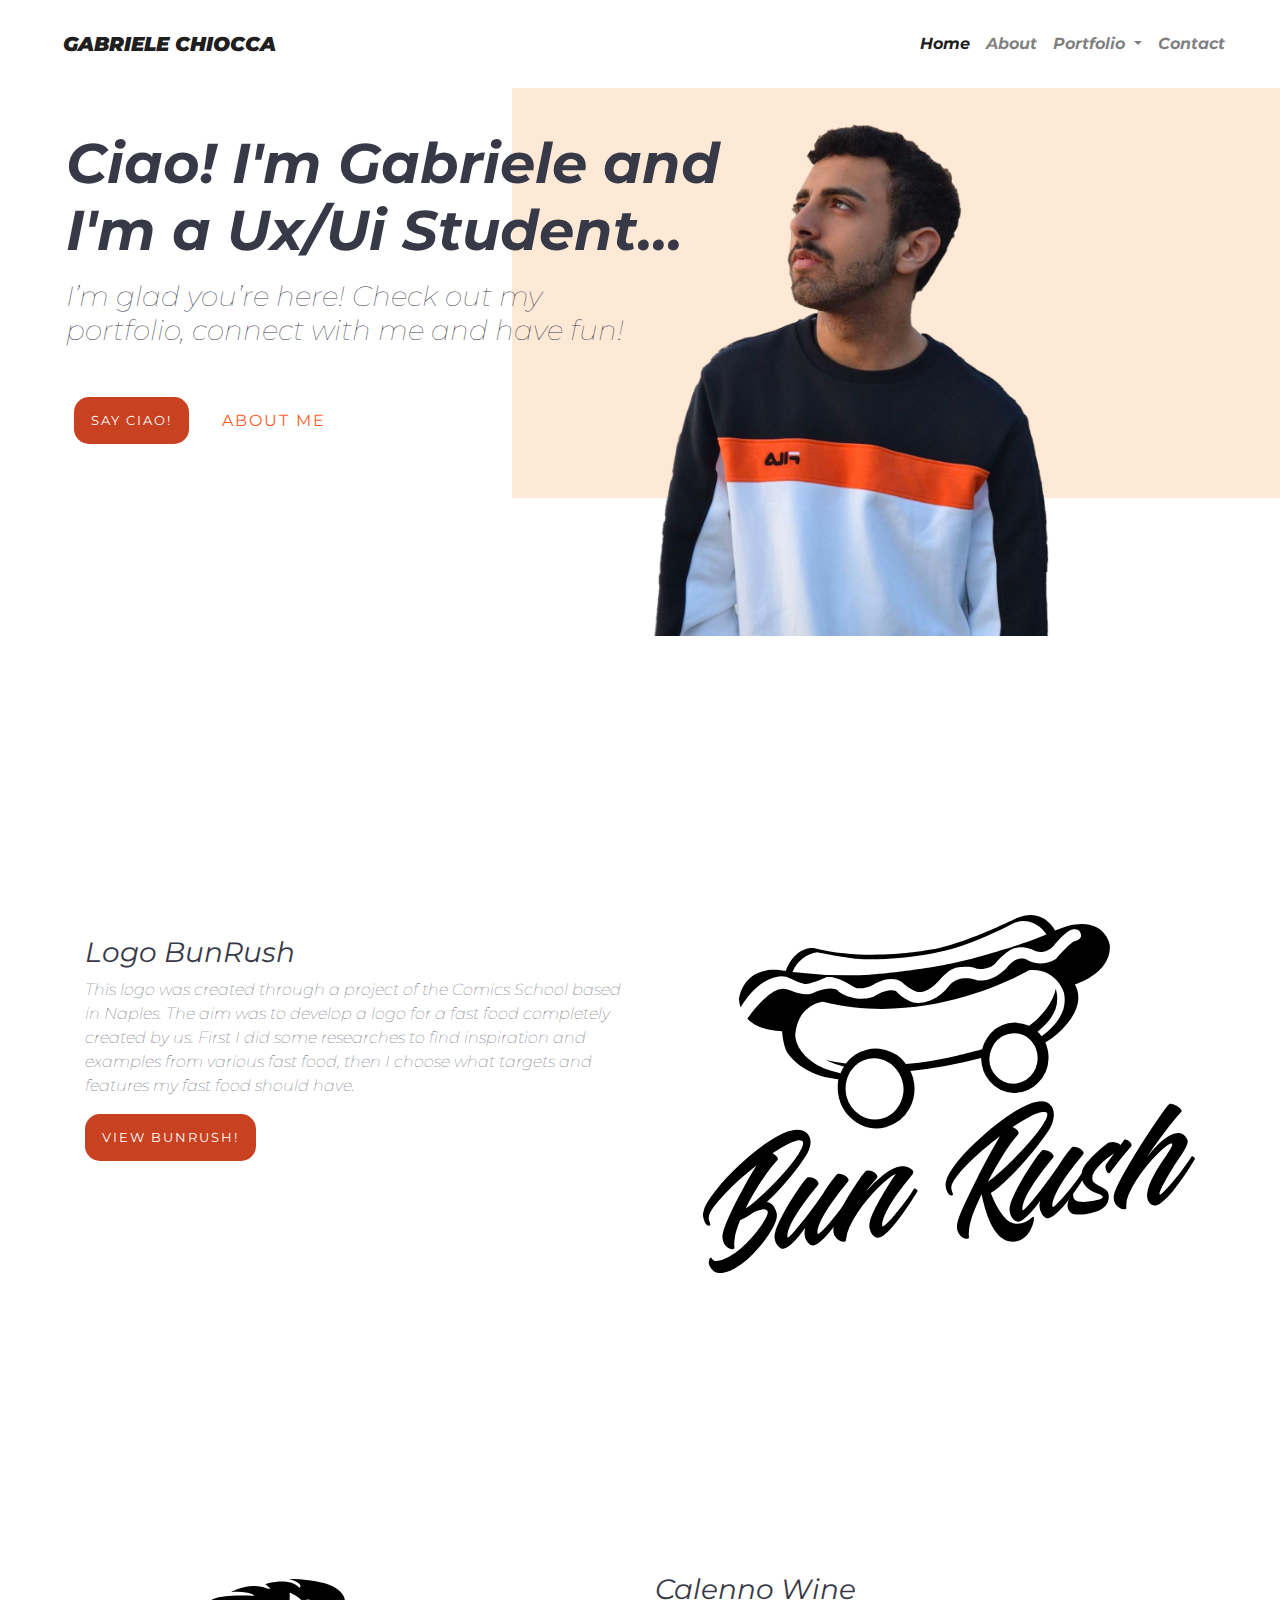
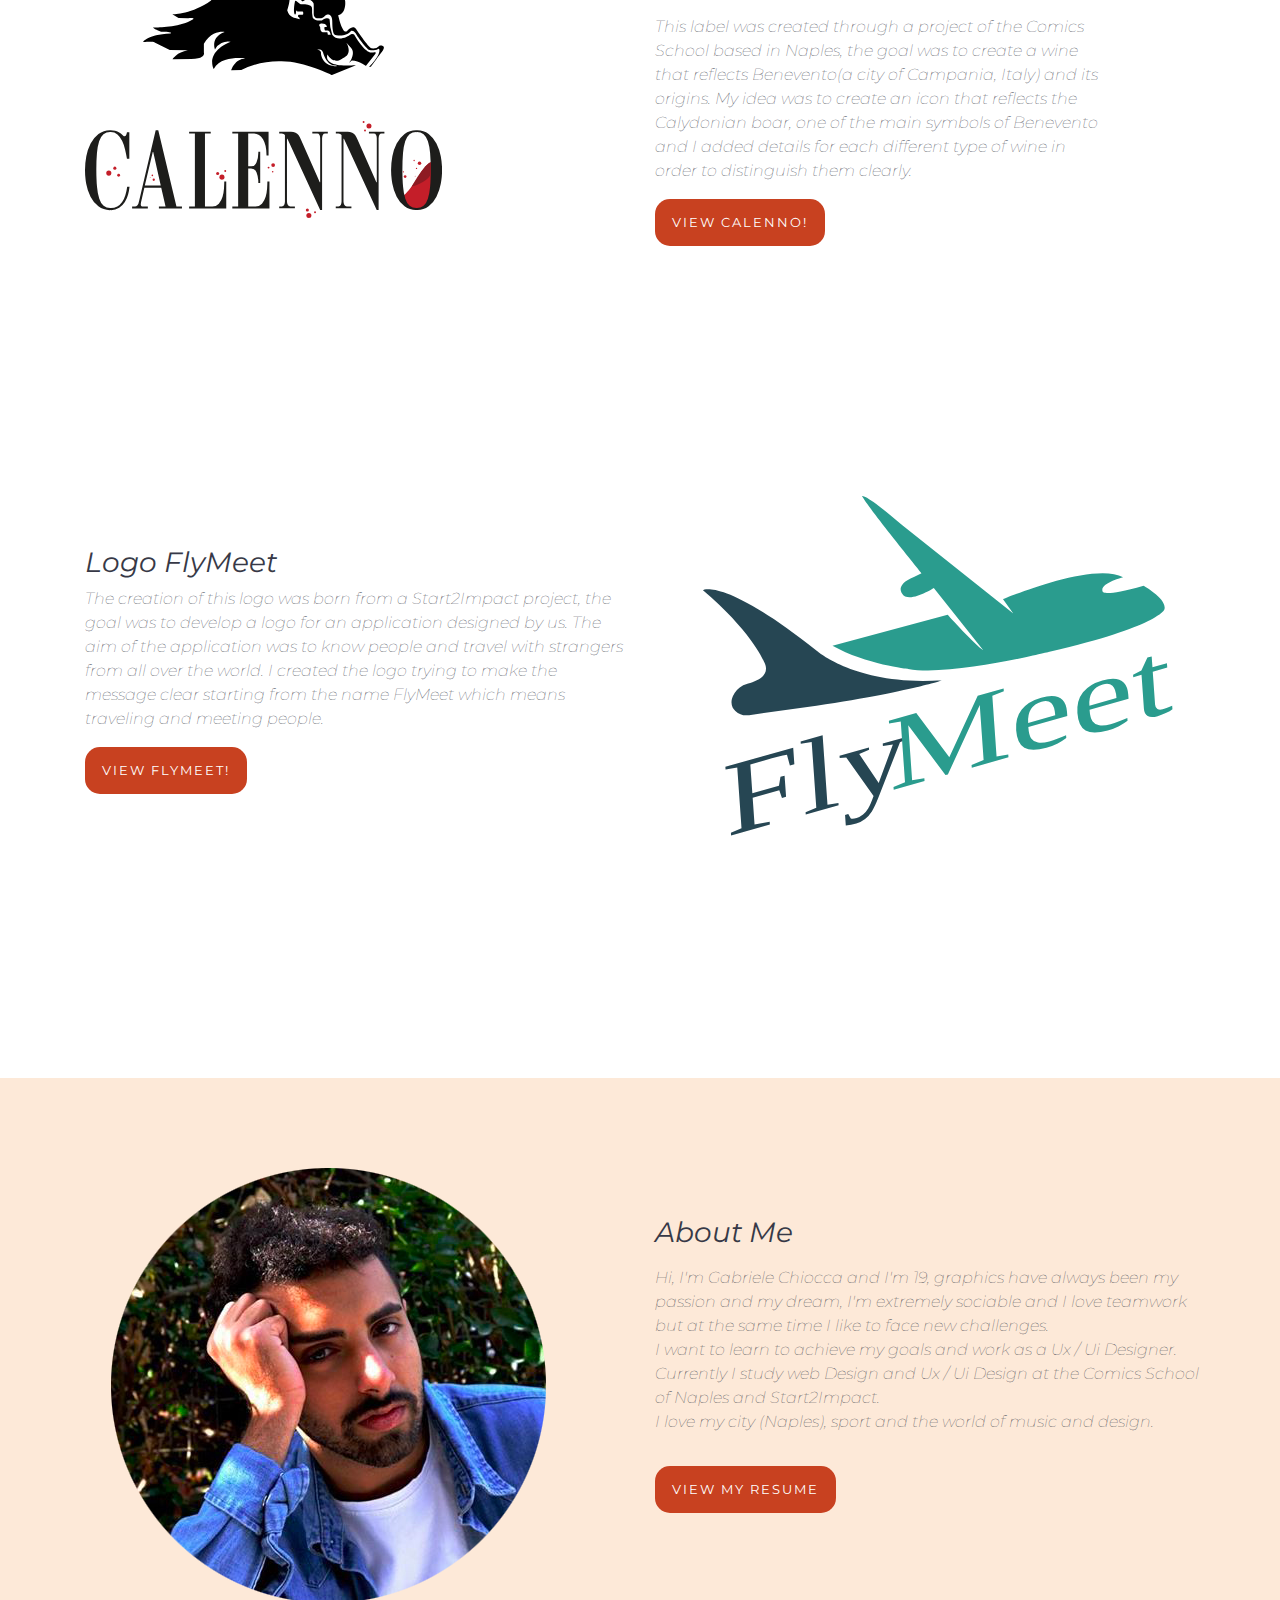
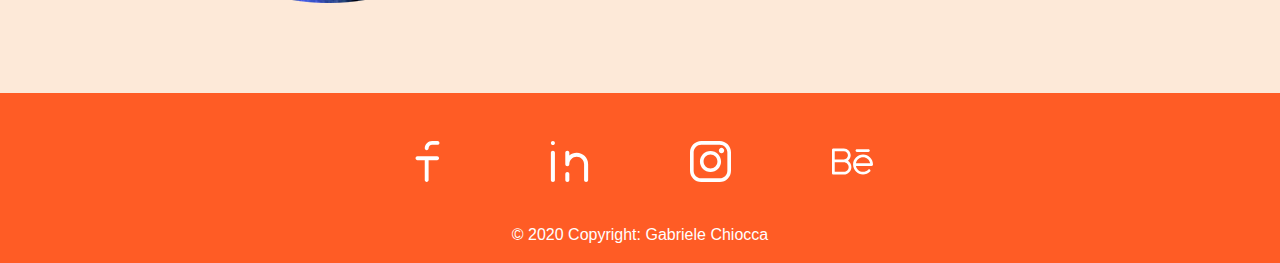
==== index.html @ 82e8dd80 "Rename homegabrielechiocca.html to index.html" ====
<!doctype html>
<html lang="en">
  <head>
    <!-- Required meta tags -->
    <meta charset="utf-8">
    <meta name="viewport" content="width=device-width, initial-scale=1, shrink-to-fit=no">

<!--
Font Montserrat
-->
<link href="https://fonts.googleapis.com/css2?family=Montserrat:ital,wght@0,400;1,300;1,400;1,900&display=swap" rel="stylesheet">

<!--
Animated Css
-->
<link
  rel="stylesheet"
  href="https://cdnjs.cloudflare.com/ajax/libs/animate.css/4.1.1/animate.min.css"
/>

    <!-- Bootstrap CSS -->
    <link rel="stylesheet" href="https://stackpath.bootstrapcdn.com/bootstrap/4.5.2/css/bootstrap.min.css" integrity="sha384-JcKb8q3iqJ61gNV9KGb8thSsNjpSL0n8PARn9HuZOnIxN0hoP+VmmDGMN5t9UJ0Z" crossorigin="anonymous">
    <link rel="stylesheet" href="custom.css">

    <title>Gabriele Chiocca</title>
  </head>
<body>
    <!-- Navbar navigazione -->
    <nav class="navbar navbar-expand-lg navbar-light fixed-top fontnuovo font-weight-bold pl-5 bg-white">
    <div class="container-fluid">
    <a class="navbar-brand fontnuovo" href="homegabrielechiocca.html">GABRIELE CHIOCCA</a>
    <button class="navbar-toggler" type="button" data-toggle="collapse" data-target="#navbarNavDropdown" aria-controls="navbarNavDropdown" aria-expanded="false" aria-label="Toggle navigation">
    <!--  <span class="navbar-toggler-icon"></span> -->
    <div class="animated-icon">
    <span></span>
    <span></span>
    <span></span>
    <span></span>
    </div>
    </button>
<div class="collapse navbar-collapse" id="navbarNavDropdown">
  <ul class="navbar-nav ml-auto p-3">
    <li class="nav-item active">
      <a class="nav-link" href="homegabrielechiocca.html">Home <span class="sr-only">(current)</span></a>
    </li>
    <li class="nav-item">
      <a class="nav-link" href="#about">About</a>
    </li>
    <li class="nav-item dropdown">
      <a class="nav-link dropdown-toggle" href="#" id="navbarDropdownMenuLink" role="button" data-toggle="dropdown" aria-haspopup="true" aria-expanded="false">
        Portfolio
      </a>
      <div class="dropdown-menu" aria-labelledby="navbarDropdownMenuLink">
        <a class="dropdown-item" href="logobunrush.html">Logo BunRush</a>
        <a class="dropdown-item" href="labelcalenno.html">Calenno Wine</a>
        <a class="dropdown-item" href="logoflymeet.html">Logo FlyMeet</a>
      </div>
    </li>
    <li class="nav-item">
      <a target="_blank" class="nav-link" href="mailto:gabriele.chiocca@outlook.it">Contact</a>
    </li>
  </ul>
</div>
</nav>
</div>

<!--
 Rectangle
-->

<div class="rectangle"></div>



<div class="container-fluid px-6 mb-pad conthead">

    <div class="row">
     <div class=" col-lg-7 col-xl-7 -col-md-12 col-xs-12  margin-negativo">
      <h1 class="display-4 fontnuovo font-weight-bold animate__animated animate__fadeInLeft">Ciao! I'm Gabriele and<br> I'm a Ux/Ui Student...</h1>
      <p class="h3 fontnuovo font-weight-lighter mt-3 animate__animated animate__fadeInLeft">
      I’m glad you’re here! Check out my<br>portfolio, connect with me and have fun!
      </p>
<div class="margin-pulsanti-head  mt-5 animate__animated animate__fadeInLeft">
    <a target="_blank" href="mailto:gabriele.chiocca@outlook.it" class="btn btn-primary  btn-lg mr-1">SAY CIAO!</a>
   <a  class="btn btn-secondary btn-lg" href="#about">ABOUT ME</a>


</div>
</div>
<div class="col-lg-6 col-xl-5 col-md-12 ord-foto-home margin-fot-g col-xs-12 margin-fot-head marginfothead">
<img src="gabrifotogiusta.png" class=" margin-large-home img-fluid" alt="Gabriele Chiocca">
</div>
</div>
</div>
<!-----
Prima Sezione Contenuto BunRushLogo
----->


<div class="container cont-topmargin">
 <div class="row">
  <div class="col-md-6 col-sm-6 txt-al order-mobile-2">
   <h3 class="fontnuovo txt-al font-weight-normal">Logo BunRush</h3>
   <p class="fontnuovo txt-al padding-sez fontdim-sez font-weight-lighter">This logo was created through a project of the Comics School based in Naples. The aim was to develop a logo for a fast food completely created by us. First I did some researches to find inspiration and examples from various fast food, then I choose what targets and features my fast food should have.
</p>
<a href="logobunrush.html">
<button type="button" class=" btn width-button-content btn-primary btn-100 btn-lg mr-1">View BunRush!</button>
</a>

</div>
<div class="col-md-6 col-sm-6 allineamento-bun-mob allinea-sez order-mobile-1">
  <a href="logobunrush.html">
<img src="logobunonly.svg" class="width-1-mob mob-bun logo-bun-margin largh-gen sez-padding-bun pl-5 img-fluid bun-p-left" alt="BunRush Logo">
</a>
</div>
</div>
</div>

<!-----
Seconda Sezione Contenuto Calenno Wine
------->

<div class="container cont-topmargin">
<div class="row ">
<div class="col-md-6 allinea-sez .order-3-mob2 col-sm-6">
  <a href="labelcalenno.html">
<img src="logocalenno.svg" class="marg-tl largh-gen logo-cal-margin pt-3 padding-top-calenno calenno-margin larg-foto w-75 padding-sez-2 sez-padding-bun pr-5 img-fluid" alt="Label Calenno">
</a>


</div>
<div class="col-md-5 txt-al  col-sm-6 order-3-mob">
<h3 class="fontnuovo txt-al font-weight-normal">Calenno Wine</h3>
<p class="fontnuovo txt-al padding-sez fontdim-sez font-weight-lighter">This label was created through a project of the Comics School based in Naples, the goal was to create a wine that reflects Benevento(a city of Campania, Italy) and
its origins. My idea was to create an icon that reflects the Calydonian boar, one of the main symbols of Benevento and I added details for each different type of wine in order to distinguish them clearly.
</p>

<a href="labelcalenno.html">
<button type="button" class="btn width-button-content btn-primary btn-100 btn-lg mr-1">View Calenno!</button>
</a>

</div>
</div>
</div>

<!----------
Terza Sezione Contenuto FlyMeet Logo
 ------->

 <div class="container cont-topmargin">
  <div class="row">
   <div class="col-md-6 txt-al col-sm-6 order-mobile-2">
    <h3 class="fontnuovo txt-al font-weight-normal">Logo FlyMeet</h3>
    <p class="fontnuovo txt-al padding-sez fontdim-sez font-weight-lighter">
    The creation of this logo was born from a Start2Impact project, the goal was to develop a logo for an application designed by us. The aim of the application was to know people and travel with strangers from all over the world.
  I created the logo trying to make the message clear starting from the name FlyMeet which means traveling and meeting people.
 </p>
 <a href="logoflymeet.html">
 <button type="button" class="btn width-button-content btn-primary btn-100 btn-lg mr-1">View FlyMeet!</button>
</a>

 </div>
 <div class="col-md-6 allinea-sez col-sm-6 order-mobile-1">
    <a href="logoflymeet.html">
 <img src="logofly.svg" class="largh-gen fly-margin fly-new margin-princip larg-foto sez-padding-bun pl-5 img-fluid" alt="FlyMeet Logo">
</a>
 </div>
 </div>
 </div>

<!--------
SEZIONE ABOUT ME
------->

<div class="container-fluid seztopmarg ">
<div id="about" class="row sezionebg px-5 sezpadd">
<div class="col-lg-6 col-xl-6 col-md-12 txt-al ">
<img src="fotoabout.jpg" class=" marg-about margin-about-me ml-5 rounded img-fluid" alt="Gabriele Chiocca">



</div>
<div class="col-lg-6 marg-about-testo col-xl-6 col-md-12 pt-5">
<h3 class="font-title-about fontnuovo font-weight-normal">About Me</h3>
<p class="fontnuovo font-content-about font-weight-lighter mt-3">Hi, I'm Gabriele Chiocca and I'm 19, graphics have always been my passion and my dream, I'm extremely sociable and I love teamwork but at the same time I like to face new challenges.<br>
I want to learn to achieve my goals and work as a Ux / Ui Designer.<br>
Currently I study web Design and Ux / Ui Design at the Comics School of Naples and Start2Impact.<br>
I love my city (Naples), sport and the world of music and design.
</p>
<a target="_blank" href="gabrielechioccacv.pdf" download>
   <button class="btn btn-primary  mt-3 mr-1" type="submit">view my resume</button>
</a>

</div>
</div>
</div>
<!-- Footer -->
<footer class=" bg-footer ">

  <!-- Footer Elements -->
  <div class="container">

    <!-- Grid row-->
    <div class="row">

      <!-- Grid column -->
      <div class="col-md-12 pt-5">
        <div class="margin-footer allinea-icone">

          <!-- Facebook -->
<a target="_blank" href="https://www.facebook.com/gabriele.n.chiocca/">
          <image class="filter-white f-width" src="facebook-logo.svg" />
</a>
          <!--Linkedin -->
          <a target="_blank" href="https://www.linkedin.com/in/gabriele-chiocca-24419318b/">
          <image  class="filter-white margin-icon f-width" src="linkedin-logo.svg" />
</a>
          <!--Instagram-->
<a target="_blank" href="https://www.instagram.com/gabriele_chiocca/?hl=it">
            <image  class="filter-white margin-insta-icon f-width" src="instagram-logo.svg" />
</a>
          <!--Behance-->
<a target="_blank" href="https://www.behance.net/gabrielechioccart">
          <image class="filter-white f-width" src="behance.svg" />
</a>
        </div>
      </div>
      <!-- Grid column -->

    </div>
    <!-- Grid row-->

  </div>
  <!-- Footer Elements -->

  <!-- Copyright -->
  <div class="footer-copyright whitecolor text-center py-3">© 2020 Copyright:
    <a class="whitecolor" href="https://mdbootstrap.com/">Gabriele Chiocca</a>
  </div>
  <!-- Copyright -->

</footer>
<!-- Footer -->

    <!-- Optional JavaScript -->
    <!-- jQuery first, then Popper.js, then Bootstrap JS -->
    <script src="https://code.jquery.com/jquery-3.5.1.slim.min.js" integrity="sha384-DfXdz2htPH0lsSSs5nCTpuj/zy4C+OGpamoFVy38MVBnE+IbbVYUew+OrCXaRkfj" crossorigin="anonymous"></script>
    <script src="https://cdn.jsdelivr.net/npm/popper.js@1.16.1/dist/umd/popper.min.js" integrity="sha384-9/reFTGAW83EW2RDu2S0VKaIzap3H66lZH81PoYlFhbGU+6BZp6G7niu735Sk7lN" crossorigin="anonymous"></script>
    <script src="https://stackpath.bootstrapcdn.com/bootstrap/4.5.2/js/bootstrap.min.js" integrity="sha384-B4gt1jrGC7Jh4AgTPSdUtOBvfO8shuf57BaghqFfPlYxofvL8/KUEfYiJOMMV+rV" crossorigin="anonymous"></script>
  </body>
</html>
---- custom.css ----
*{
  margin: 0;
  padding: 0;
  box-sizing: border-box;
}


.navbar-light .navbar-toggler {
    border: none;
}


.margin-princip{
  margin-top:-50px;
}


/** stili comuni icona menu **/
.animated-icon{
  color: black;
    width: 30px;
    height: 20px;
    position: relative;
    margin: 0px;
    -webkit-transform: rotate(0deg);
    -moz-transform: rotate(0deg);
    -o-transform: rotate(0deg);
    transform: rotate(0deg);
    -webkit-transition: .5s ease-in-out;
    -moz-transition: .5s ease-in-out;
    -o-transition: .5s ease-in-out;
    transition: .5s ease-in-out;
    cursor: pointer;
}

.animated-icon span {
    background: black;
    display: block;
    position: absolute;
    height: 3px;
    width: 100%;
    border-radius: 9px;
    opacity: 1;
    left: 0;
    -webkit-transform: rotate(0deg);
    -moz-transform: rotate(0deg);
    -o-transform: rotate(0deg);
    transform: rotate(0deg);
    -webkit-transition: .25s ease-in-out;
    -moz-transition: .25s ease-in-out;
    -o-transition: .25s ease-in-out;
    transition: .25s ease-in-out;
}

/** menu chiuso **/
.animated-icon span:nth-child(1) {
    top: 0px;
}

.animated-icon span:nth-child(2),
.animated-icon span:nth-child(3) {
    top: 10px;
}

.animated-icon span:nth-child(4) {
    top: 20px;
}

button.navbar-toggler{
  outline: none;
}

/** menu aperto **/
button.navbar-toggler[aria-expanded="true"] .animated-icon span:nth-child(1) {
    top: 11px;
    width: 0%;
    left: 50%;
}

button.navbar-toggler[aria-expanded="true"] .animated-icon span:nth-child(2) {
    -webkit-transform: rotate(45deg);
    -moz-transform: rotate(45deg);
    -o-transform: rotate(45deg);
    transform: rotate(45deg);
}

button.navbar-toggler[aria-expanded="true"] .animated-icon span:nth-child(3) {
    -webkit-transform: rotate(-45deg);
    -moz-transform: rotate(-45deg);
    -o-transform: rotate(-45deg);
    transform: rotate(-45deg);
}

button.navbar-toggler[aria-expanded="true"] .animated-icon span:nth-child(4) {
    top: 11px;
    width: 0%;
    left: 50%;
}


.btn-primary:active,
.btn-primary:focus,
.btn-secondary:active
{
  box-shadow: none !important;
}

.btn-secondary:focus{
  box-shadow: 0 5px 10px 0 rgba(0, 121, 107, 0.1);
  opacity: 1;
    color: #ff5c26;
    background-color: transparent;
    border-color: transparent;
}

.conthead{
  margin-top: 130px;
}
.fontnuovo{
  font-family: 'Montserrat', sans-serif;
  font-style: italic;
  font-weight:bolder;
  color:rgb(55, 57, 71);
}
.rectangle {
  width: 60%;
  height: 410px;
  background-color: rgb(254,233,215);
  position: absolute;
  left: auto;
  top:88px;
  right: 0;
  bottom: auto;
  border-radius: 1px;
  z-index: -2;
  animation: myfirst 4s linear 0s infinite alternate;
}
@keyframes myfirst {
  0%   {background-color:rgb(225,235,255);}
  25%  {background-color:rgb(250, 231, 239);}
  50%  {background-color:rgb(246, 240, 225);}
  100%  {background-color:rgb(254, 233, 215);}
}
 .ml-6{
   margin-left: 660px;
 }
.mt-6{
  margin-top: 80px;
}

.my-6{
  margin-top: 150px;
  margin-bottom: 180px;
}

.btn-primary {
  padding: 1rem;
  border-radius: 15px;
  background-color: #c84120;
  font-family: "Montserrat", sans-serif;
  font-size: 13px;
  line-height: 100%;
  font-weight: 400;
  text-align: center;
  letter-spacing: 2px;
  text-transform: uppercase;
  border-color: transparent;
}

.btn-primary:not(:disabled):not(.disabled).active, .btn-primary:not(:disabled):not(.disabled):active, .show>.btn-primary.dropdown-toggle {
    color: #fff;
    background-color: #ff5c26;
    border-color: #c84120;
}

.btn-primary.focus, .btn-primary:focus {
    color: #fff;
    background-color: #c84120;
    border-color: #c84120;
    box-shadow: transparent;
  }


.btn-primary:hover {
    background-color: #ff5c26;
    border-color: #c84120;
}

.btn-secondary {
    background-color: rgba(0, 121, 107, 0);
    box-shadow: none;
    color: #ff5c26;
    font-family: "Montserrat", sans-serif;
    font-size: 1rem;
    line-height: 100%;
    font-weight: 400;
    text-align: center;
    letter-spacing: 2px;
    text-transform: uppercase;
    font-size: 16px;
    padding: 1rem;
    border-radius: 10px;
    border-color: transparent;
}

.btn-secondary.focus, .btn-secondary:focus {
    color: #ff5c26;
    background-color: transparent;
    border-color: transparent;
}

.btn-secondary:not(:disabled):not(.disabled).active, .btn-secondary:not(:disabled):not(.disabled):active, .show>.btn-secondary.dropdown-toggle {
    color: #ff5c26;
    background-color: transparent;
    border-color: transparent;
}

.btn-secondary:hover {
  box-shadow: 0 5px 10px 0 rgba(0, 121, 107, 0.1);
  opacity: 1;
    color: #ff5c26;
    background-color: transparent;
    border-color: transparent;
}

@media(min-width:768px){
  .animate__fadeInLeft > a,
  .animate__fadeInLeft > button {
    display: inline-block;
    margin: 0 0.5rem;
    animation: bounce; /* referring directly to the animation's @keyframe declaration */
    animation-duration: 2s; /* don't forget to set a duration! */
  }
}



.px-6{
  padding-right: 66px;
  padding-left: 66px;
}

.sezionebg{
  background-color: #fde9d8;
}

.sezpadd{
  padding-top: 90px;
  padding-bottom: 90px;
}

.marginfothead{
  margin-left: -130px;
  margin-top: -70px;
}

.seztopmarg{
  padding-top: 200px;
}

.cont-topmargin{
  padding-top: 300px;
}

.fotopos{
    width: 10%;
}

.logo-fly-larg{
  width:400px;
}

.logo-bun-margin{
  margin-top: -21px;
}

.logo-cal-margin{
  margin-top: -10px;
}

.my-svg-alternate {
  display: none;
}
.no-svg .my-svg-alternate {
  display: block;
  width: 100px;
  height: 100px;
  background-image: url(image.png);
}

.f-width{
  width: 41px;
}

.allinea-icone{
  text-align: center;
}

.filter-white {
   filter: invert(99%) sepia(100%) saturate(0%) hue-rotate(261deg) brightness(102%) contrast(105%);
}

.whitecolor{
  color: white;
}

.bg-footer{
  background-color: #ff5c25;
}

.margin-footer{
    margin-bottom: 25px;
}

.margin-icon{
  margin-left: 6rem ;
  margin-right: 6rem ;
}

.margin-insta-icon{
    margin-right: 6rem ;
}

/* ADATTAMENTO MOBILE */
@media (max-width:415px)  {
  .order-mobile-1 {
    order:1;
  }


.fly-new{
      margin-bottom: -20px;
}


  .margin-princip{
    margin-top:0px;
  }
  .order-mobile-2 {
    order:2;
  }
  .rectangle{
    width:100%;
    right: inherit;
    left:0;
    top:56px;
    height: 630px;
  }

h1.display-4{
  font-size: 40px;
}

.margin-negativo{
  top:-43px;
}

p.h3{
  font-size: 20px;
}

.mb-pad{
  padding-right: 33px;
  padding-left: 33px;
}

.margin-pulsanti-head{
  margin-top: 16px !important;
}

.margin-fot-head{
  margin-left:1px;
}

.sez-padding-bun{
  padding-left: 60px !important;
  padding-bottom: 30px;
}

.cont-topmargin{
  padding-top: 107px;
}

.larg-foto{
  width: 80%;
}

.fontdim-sez{
  font-size: 14px !important;
}

.padding-sez{
 padding-top:5px;
 padding-bottom:5px;
}

.padding-sez-2{
  padding-right: 0px !important;
}

.margin-about-me{
  margin-left: 0px !important;
}

.txt-al{
  text-align: center;
}

.btn-100{
  width: 100%;
}

.padding-top-calenno{
  padding-top: 0px !important;
}

.calenno-margin{
  margin-left: 8px !important;
}

.bun-p-left{
  padding-left: 68px !important;
}

.margin-icon{
  margin-left: 30px ;
  margin-right: 30px;
}

.margin-insta-icon{
  margin-right: 30px;
}

.f-width{
  width: 38px;
}

.width-1-mob{
  width: 85%
}

.ord-foto-home{
  z-index: -1;
}

}



/* ADATTAMENTO 2 MOBILE */
@media screen and (min-width:416px) and (max-width: 575px)  {

  .order-mobile-1 {
    order:1;
  }
  .order-mobile-2 {
    order:2;
  }

  .margin-princip{
    margin-top:0px;
  }

  .rectangle{
    width:100%;
    right: inherit;
    left:0;
    top:56px;
    height: 630px;
  }

  h1.display-4{
    font-size: 40px;
  }

  .margin-negativo{
    top:-43px;
  }

  p.h3{
    font-size: 20px;
  }

  .mb-pad{
    padding-right: 33px;
    padding-left: 33px;
  }

  .margin-pulsanti-head{
    margin-top: 16px !important;
  }

  .margin-fot-head{
    margin-left:1px;
  }

  .sez-padding-bun{
    padding-left: 60px !important;
    padding-bottom: 30px;
  }

  .cont-topmargin{
    padding-top: 107px;
  }

  .larg-foto{
    width: 80%;
  }

  .fontdim-sez{
    font-size: 14px !important;
  }

  .padding-sez{
   padding-top:5px;
   padding-bottom:5px;
  }

  .padding-sez-2{
    padding-right: 0px !important;
  }

  .margin-about-me{
    margin-left: 0px !important;
  }

  .txt-al{
    text-align: center;
  }

  .btn-100{
    width: 100%;
  }

  .padding-top-calenno{
    padding-top: 0px !important;
  }

  .calenno-margin{
    margin-left: 25px !important;
  }



.fly-margin{
  margin-left: 26px !important;
}

  .margin-icon{
    margin-left: 30px ;
    margin-right: 30px;
  }

  .margin-insta-icon{
    margin-right: 30px;
  }

  .f-width{
    width: 38px;
  }

  .ord-foto-home{
    z-index: -1;
  }

  .mob-bun{
    padding-left: 0 !important;
    width:70%;
  }

.allineamento-bun-mob{
  text-align: center;
}

}

/* ADATTAMENTO 3 MOBILE */
@media screen and (min-width:576px) and (max-width: 767px)  {

  .order-3-mob {
    order:1;
  }

  .margin-princip{
    margin-top:0px;
  }

  .order-3-mob2 {
    order:2;
  }
  .rectangle{
    width:100%;
    right: inherit;
    left:0;
    top:56px;
    height: 690px;
  }

  h1.display-4{
    font-size: 40px;
  }

  .margin-negativo{
    top:-43px;
  }

  p.h3{
    font-size: 20px;
  }

  .mb-pad{
    padding-right: 33px;
    padding-left: 33px;
  }

  .margin-pulsanti-head{
    margin-top: 16px !important;
  }

  .margin-fot-head{
    margin-left:1px;
  }

  .sez-padding-bun{
    padding-left: 30px !important;
    padding-bottom: 30px;
  }

  .cont-topmargin{
    padding-top: 107px;
  }

  .larg-foto{
    width: 90% !important;
  }

.allinea-sez{
  align-self: center;
}

  .fontdim-sez{
    font-size: 14px !important;
  }

  .padding-sez{
   padding-top:5px;
   padding-bottom:5px;
  }

  .padding-sez-2{
    padding-right: 0px !important;
  }

  .margin-about-me{
    margin-left: 0px !important;
  }

  .txt-al{
    text-align: center;
  }

  .btn-100{
    width: 100%;
  }

  .margin-icon{
    margin-left: 30px ;
    margin-right: 30px;
  }

.largh-gen{
  width: 105% !important;
}

.marg-tl{
  margin-left: -19px;
}

  .margin-insta-icon{
    margin-right: 30px;
  }

  .f-width{
    width: 38px;
  }

  .ord-foto-home{
    z-index: -1;
  }



}



/* ADATTAMENTO TABLET-LARGE */

@media screen and (min-width: 768px) and (max-width: 991px)  {

.logo-bun-margin{
  margin-top: 0px;
}

.margin-princip{
  margin-top:0px;
}


  .order-3-mob {
    order:1;
  }
  .order-3-mob2 {
    order:2;
  }
  .rectangle{
    width:100%;
    right: inherit;
    left:0;
    top:56px;
    height: 630px;
  }

  h1.display-4{
    font-size: 57px;
  }

  .margin-negativo{
    top:-43px;
  }

  p.h3{
    font-size: 33px;
  }

  .mb-pad{
    padding-right: 33px;
    padding-left: 33px;
  }

  .margin-pulsanti-head{
    margin-top: 30px !important;
  }

  .margin-fot-head{
    margin-left:-14px;
  }

.margin-fot-g{
  margin-top: -117px;
}

  .sez-padding-bun{
    padding-left: 30px !important;
    padding-bottom: 30px;
  }

  .cont-topmargin{
    padding-top: 107px;
  }

  .larg-foto{
    width: 90% !important;
  }

.allinea-sez{
  align-self: center;
}

  .fontdim-sez{
    font-size: 14px !important;
  }

  .padding-sez{
   padding-top:5px;
   padding-bottom:5px;
  }

  .padding-sez-2{
    padding-right: 0px !important;
  }

  .margin-about-me{
    margin-left: 0px !important;
  }

  .txt-al{
    text-align: center;
  }

  .btn-100{
    width: 100%;
  }

  .margin-icon{
    margin-left: 30px ;
    margin-right: 30px;
  }

.largh-gen{
  width: 105% !important;
}

.marg-tl{
  margin-left: -19px;
}

  .margin-insta-icon{
    margin-right: 30px;
  }

  .f-width{
    width: 38px;
  }

  .btn-primary-new {
      padding: 1.3rem;
      border-radius: 22px;
      background-color: #c84120;
      font-family: "Montserrat", sans-serif;
      font-size: 19px;
      line-height: 100%;
      font-weight: 400;
      text-align: center;
      letter-spacing: 2px;
      text-transform: uppercase;
      border-color: transparent;
  }

.width-button-content{
  width: 200px;
}

.font-title-about{
  font-size: 2.75rem !important;
}

.font-content-about{
  font-size: 19px;
}

.ord-foto-home{
  z-index: -1;
}

}

/* ADATTAMENTO LARGE */
@media screen and (min-width: 992px) and (max-width: 1199px)  {


.margin-large-home{
  margin-left: 90px;
  margin-top: 20px;
}

.margin-princip{
  margin-top:0px;
}


.logo-cal-margin {
    margin-top: 30px;
}

.font-content-about{
  font-size: 19px;
}

.ord-foto-home{
  z-index: -1;
}

.marg-about{
  margin-left: 0rem !important;
}

.marg-about-testo{
  padding-top: 0rem !important;
}

}
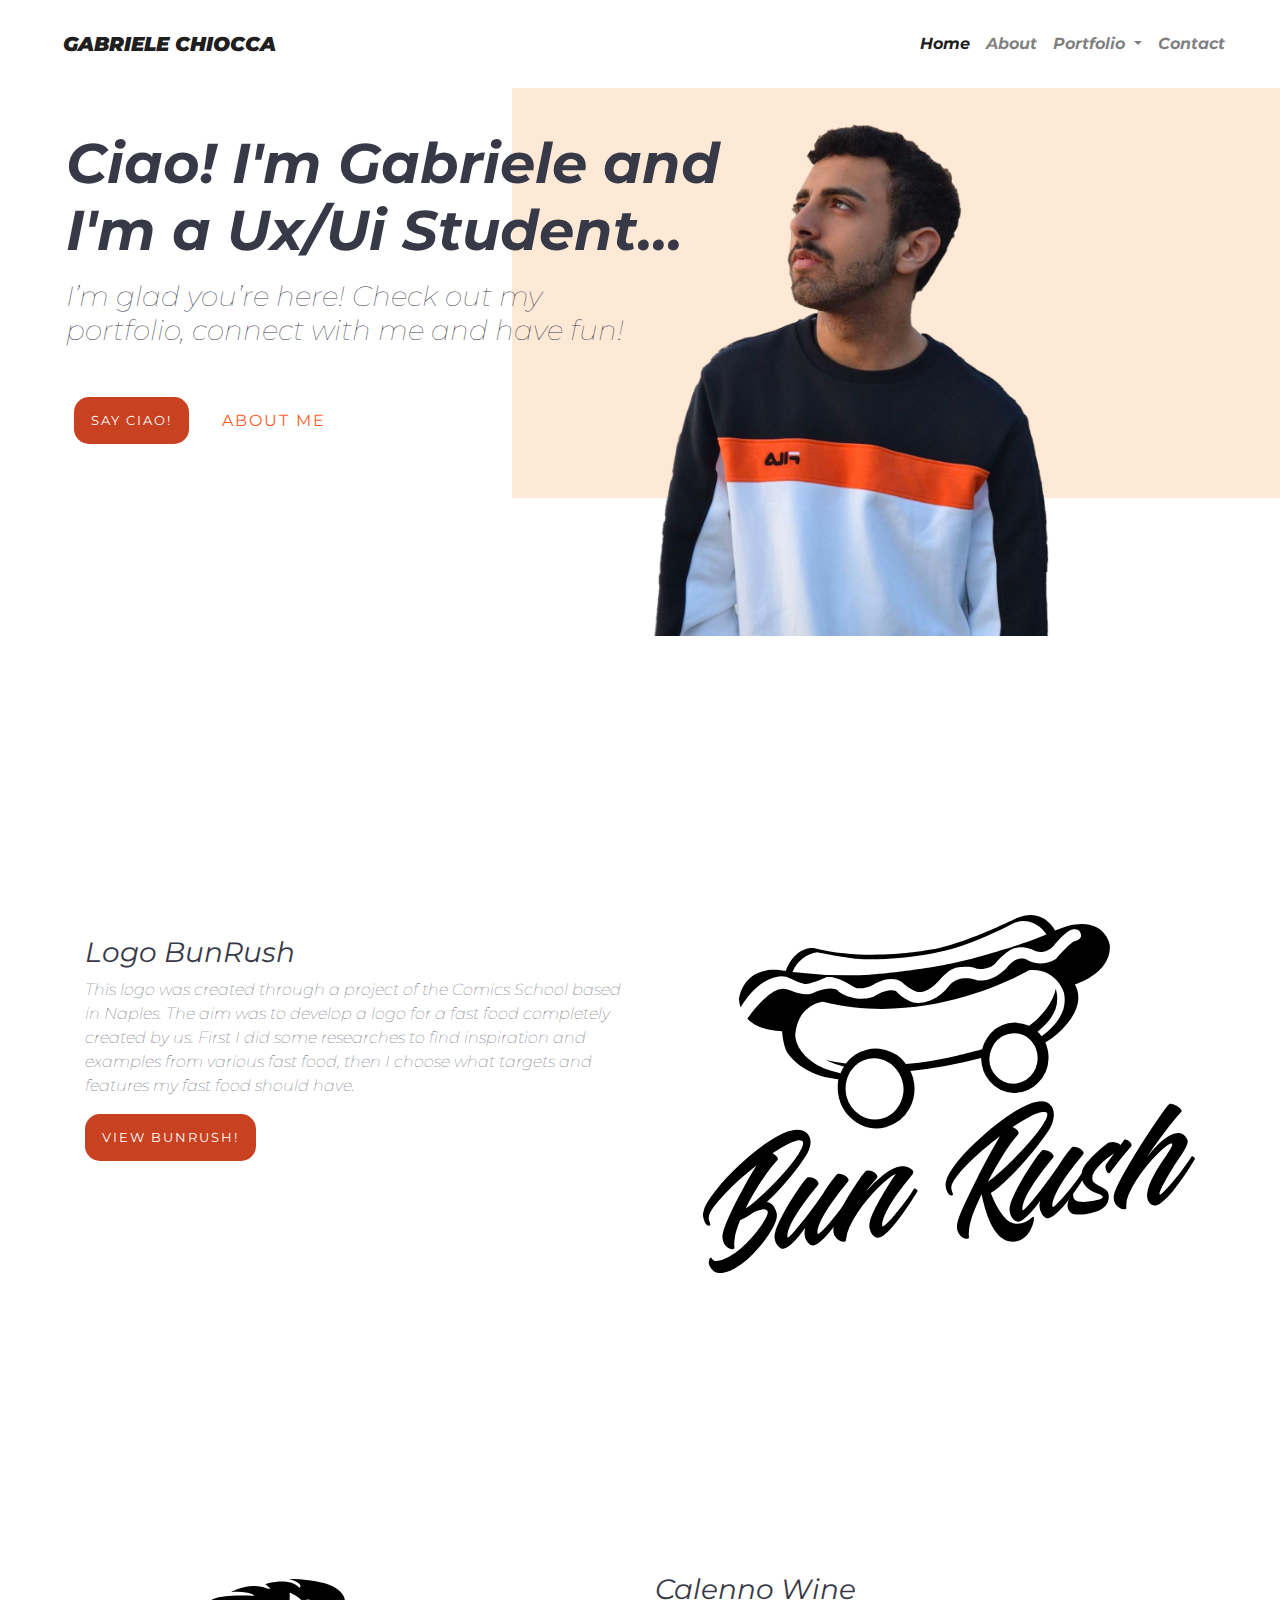
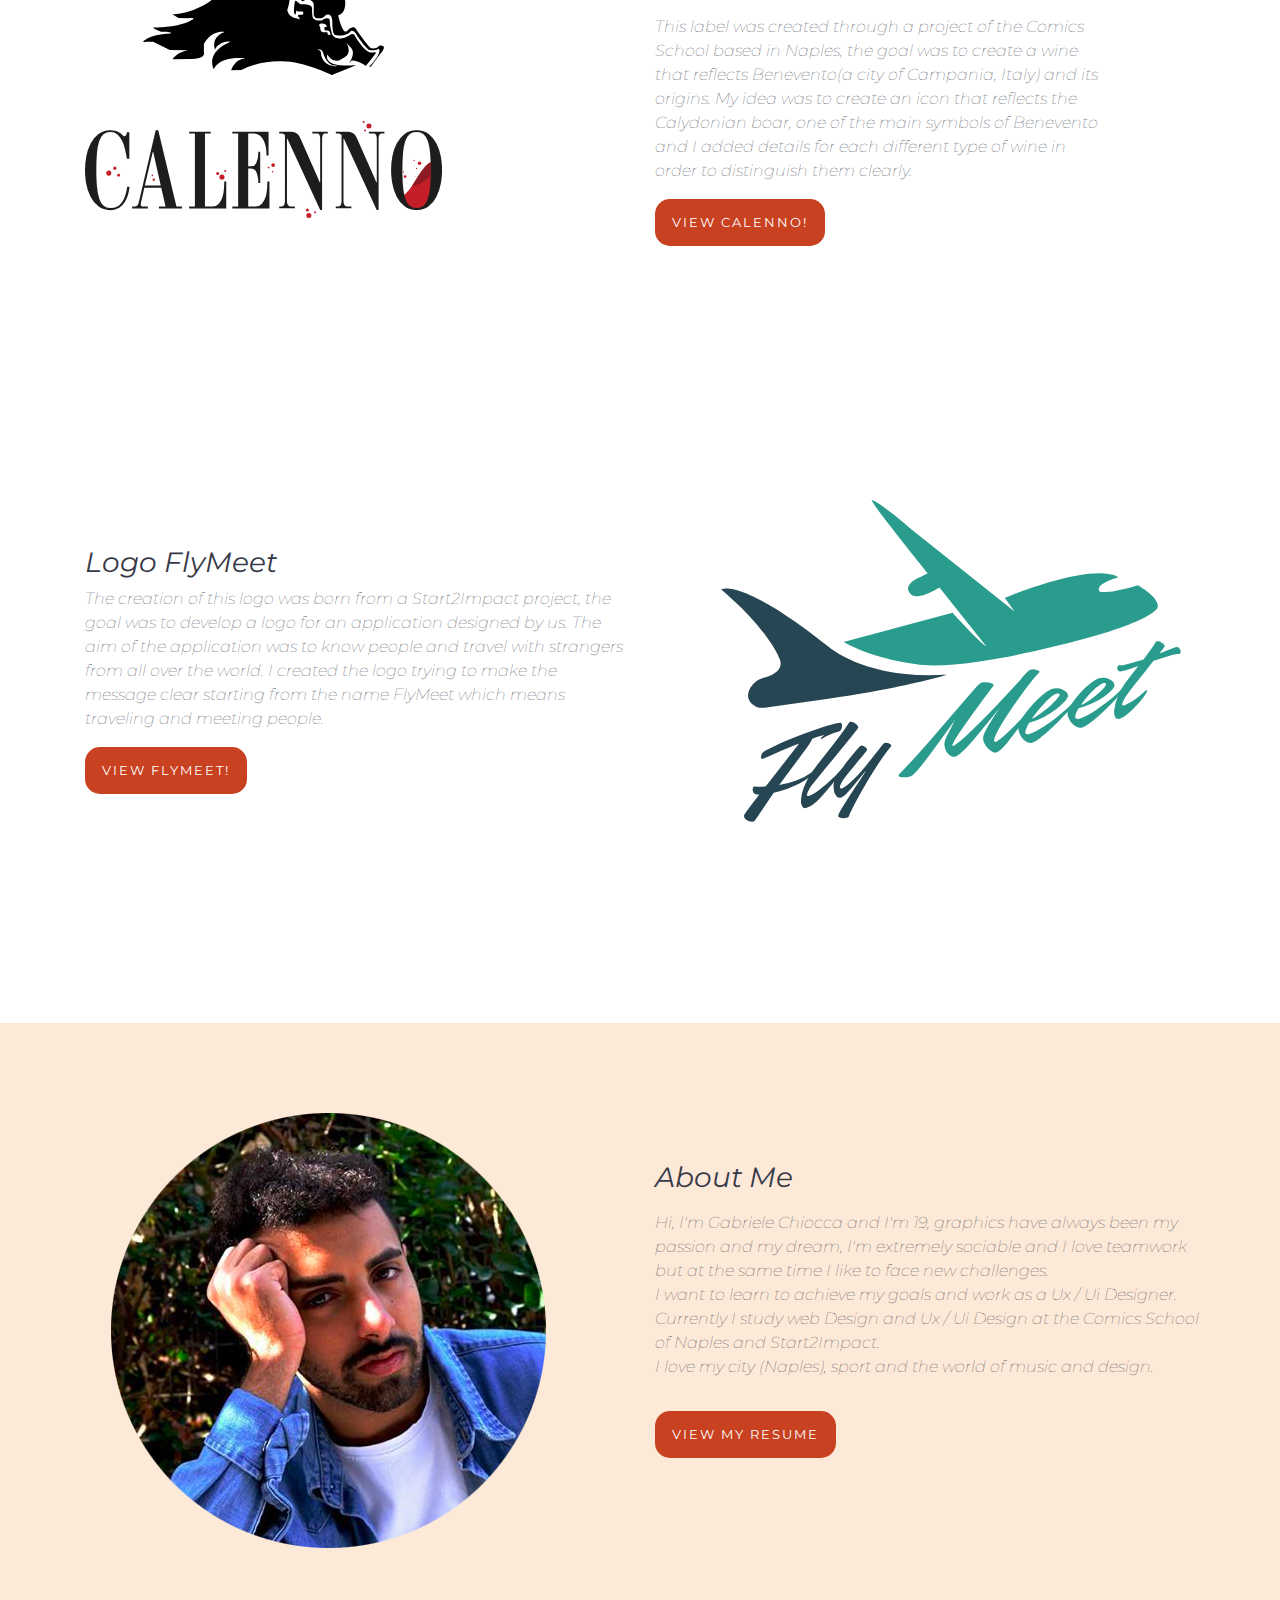
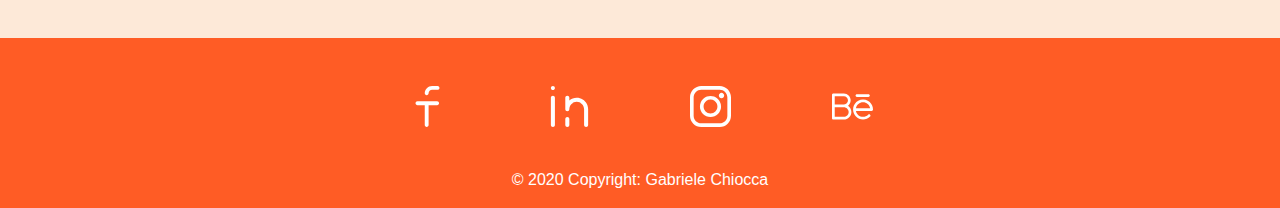
==== commit 038058df: "Update index.html" ====
--- a/index.html
+++ b/index.html
@@ -28,7 +28,7 @@
     <!-- Navbar navigazione -->
     <nav class="navbar navbar-expand-lg navbar-light fixed-top fontnuovo font-weight-bold pl-5 bg-white">
     <div class="container-fluid">
-    <a class="navbar-brand fontnuovo" href="homegabrielechiocca.html">GABRIELE CHIOCCA</a>
+    <a class="navbar-brand fontnuovo" href="index.html">GABRIELE CHIOCCA</a>
     <button class="navbar-toggler" type="button" data-toggle="collapse" data-target="#navbarNavDropdown" aria-controls="navbarNavDropdown" aria-expanded="false" aria-label="Toggle navigation">
     <!--  <span class="navbar-toggler-icon"></span> -->
     <div class="animated-icon">
@@ -41,7 +41,7 @@
 <div class="collapse navbar-collapse" id="navbarNavDropdown">
   <ul class="navbar-nav ml-auto p-3">
     <li class="nav-item active">
-      <a class="nav-link" href="homegabrielechiocca.html">Home <span class="sr-only">(current)</span></a>
+      <a class="nav-link" href="index.html">Home <span class="sr-only">(current)</span></a>
     </li>
     <li class="nav-item">
       <a class="nav-link" href="#about">About</a>
@@ -235,7 +235,7 @@
 
   <!-- Copyright -->
   <div class="footer-copyright whitecolor text-center py-3">© 2020 Copyright:
-    <a class="whitecolor" href="https://mdbootstrap.com/">Gabriele Chiocca</a>
+    <a class="whitecolor">Gabriele Chiocca</a>
   </div>
   <!-- Copyright -->
 
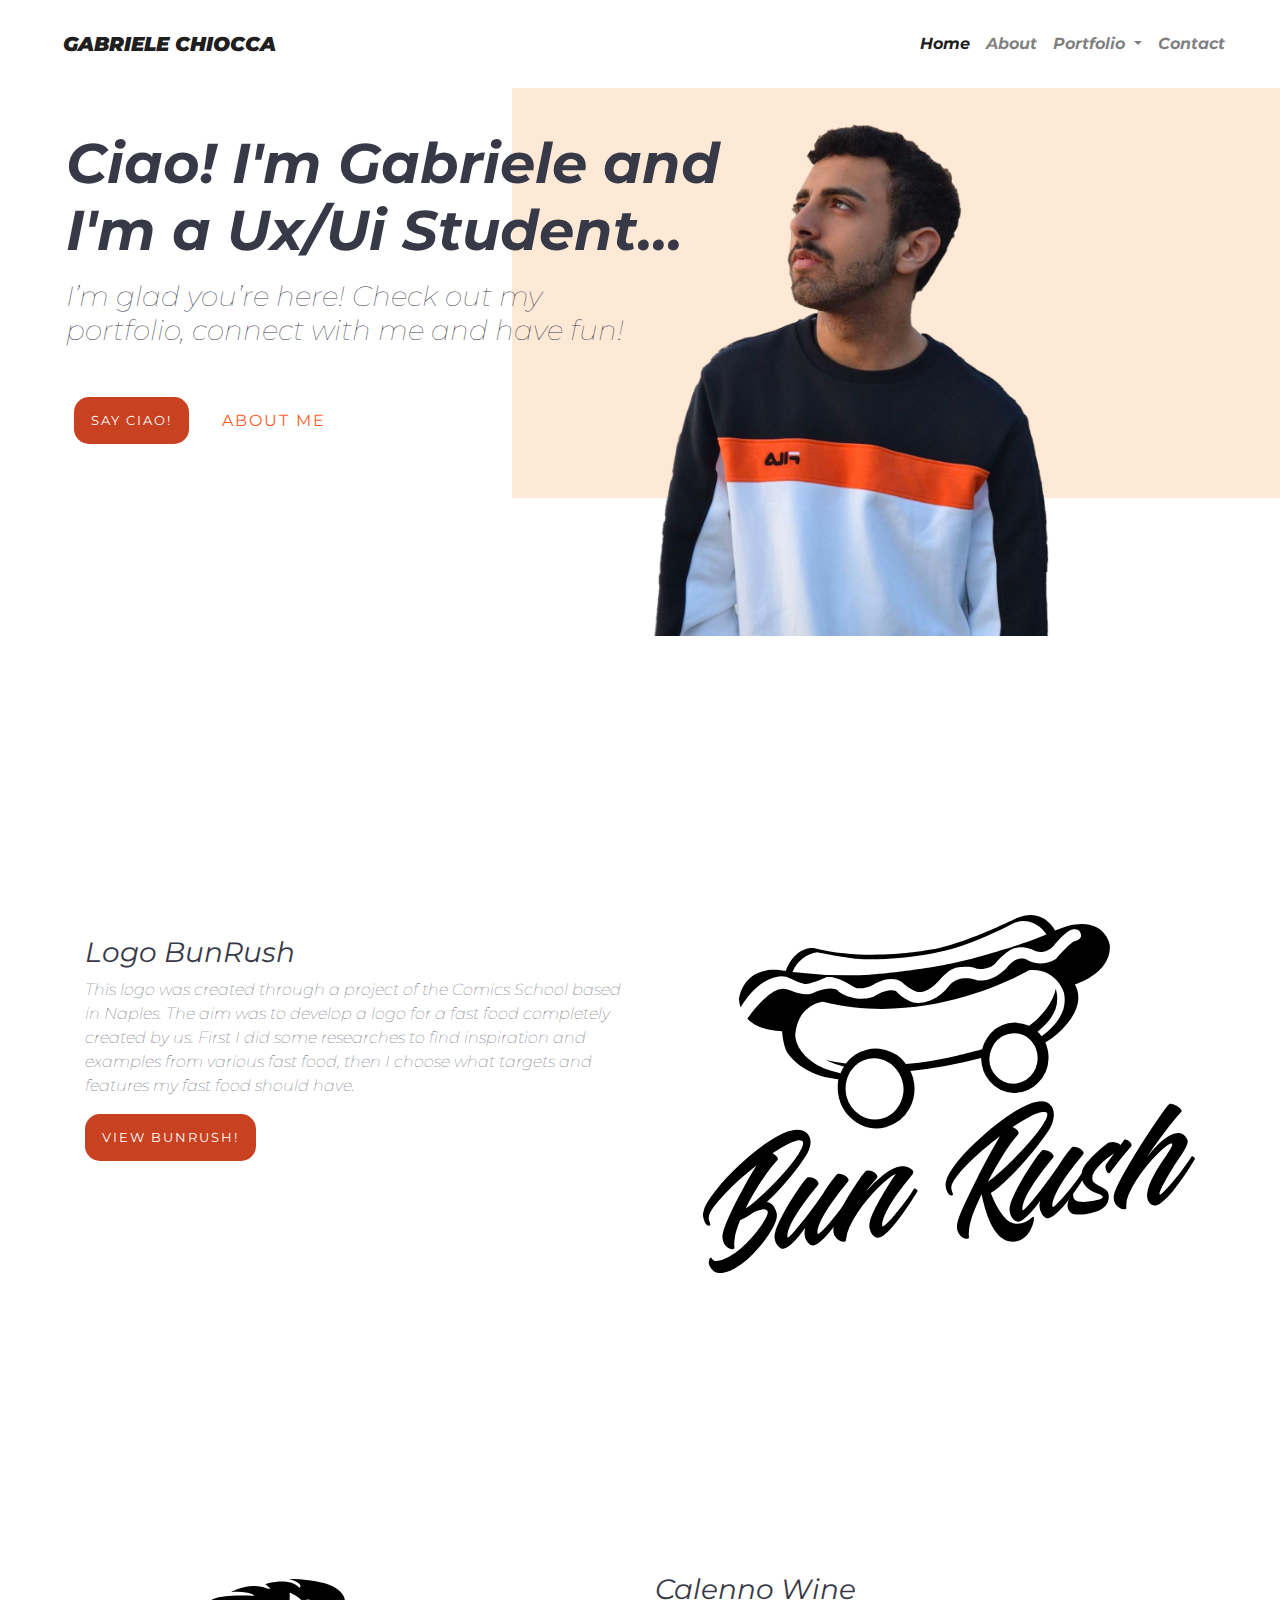
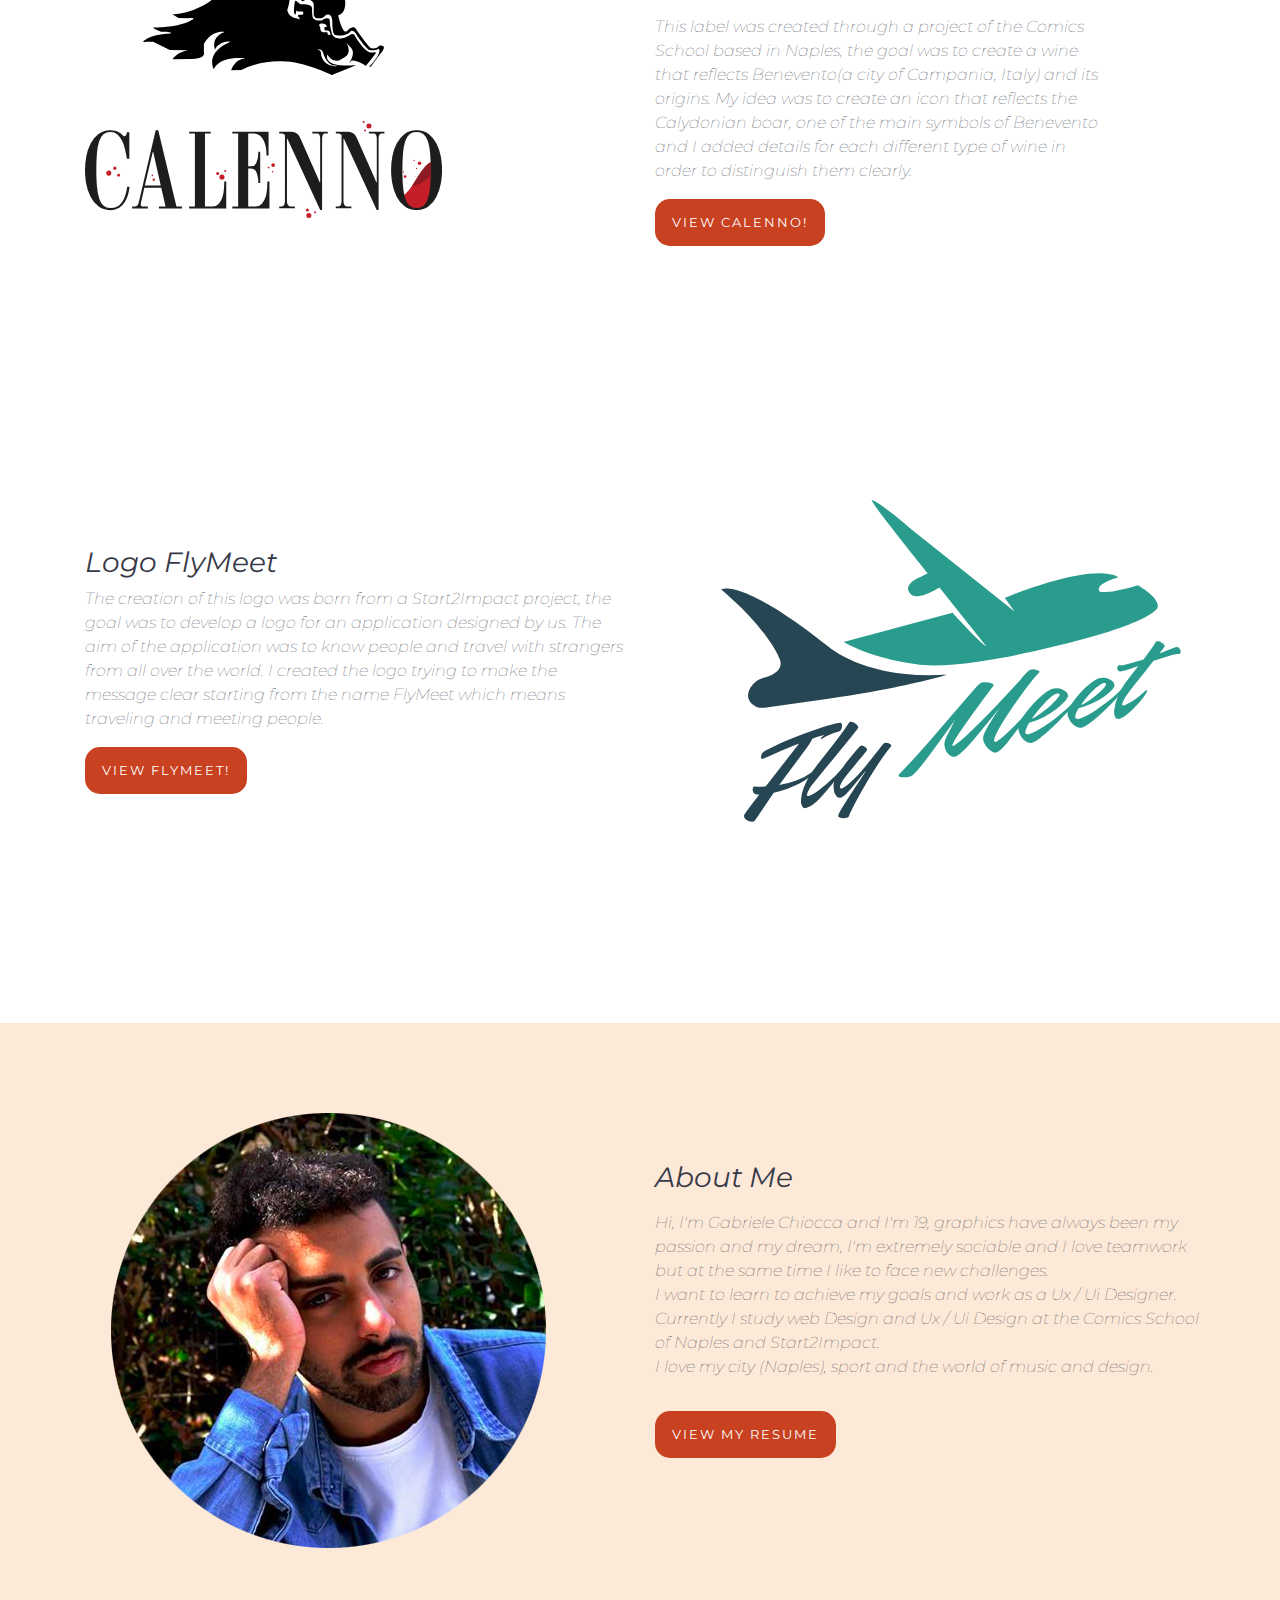
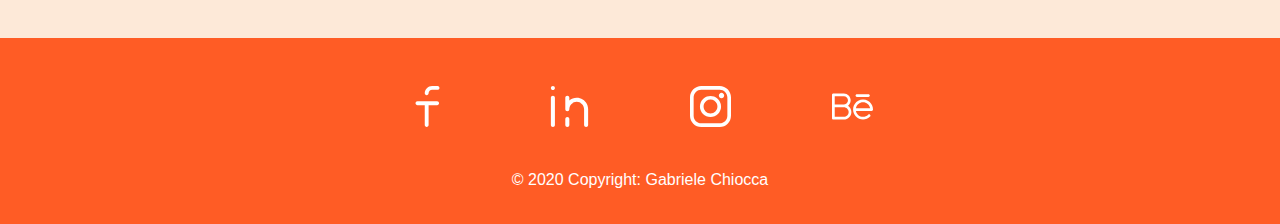
==== commit fb2f8884: "Update index.html" ====
--- a/index.html
+++ b/index.html
@@ -28,7 +28,7 @@
     <!-- Navbar navigazione -->
     <nav class="navbar navbar-expand-lg navbar-light fixed-top fontnuovo font-weight-bold pl-5 bg-white">
     <div class="container-fluid">
-    <a class="navbar-brand fontnuovo" href="index.html">GABRIELE CHIOCCA</a>
+    <a class="navbar-brand fontnuovo" href="https://gabrielechioccaportfolio.netlify.app/">GABRIELE CHIOCCA</a>
     <button class="navbar-toggler" type="button" data-toggle="collapse" data-target="#navbarNavDropdown" aria-controls="navbarNavDropdown" aria-expanded="false" aria-label="Toggle navigation">
     <!--  <span class="navbar-toggler-icon"></span> -->
     <div class="animated-icon">
@@ -41,7 +41,7 @@
 <div class="collapse navbar-collapse" id="navbarNavDropdown">
   <ul class="navbar-nav ml-auto p-3">
     <li class="nav-item active">
-      <a class="nav-link" href="index.html">Home <span class="sr-only">(current)</span></a>
+      <a class="nav-link" href="https://gabrielechioccaportfolio.netlify.app/">Home <span class="sr-only">(current)</span></a>
     </li>
     <li class="nav-item">
       <a class="nav-link" href="#about">About</a>
@@ -209,20 +209,16 @@
 
           <!-- Facebook -->
 <a target="_blank" href="https://www.facebook.com/gabriele.n.chiocca/">
-          <image class="filter-white f-width" src="facebook-logo.svg" />
-</a>
+          <image class="filter-white f-width" src="facebook-logo.svg"/></a>
           <!--Linkedin -->
           <a target="_blank" href="https://www.linkedin.com/in/gabriele-chiocca-24419318b/">
-          <image  class="filter-white margin-icon f-width" src="linkedin-logo.svg" />
-</a>
+          <image  class="filter-white margin-icon f-width" src="linkedin-logo.svg"/></a>
           <!--Instagram-->
 <a target="_blank" href="https://www.instagram.com/gabriele_chiocca/?hl=it">
-            <image  class="filter-white margin-insta-icon f-width" src="instagram-logo.svg" />
-</a>
+            <image  class="filter-white margin-insta-icon f-width" src="instagram-logo.svg" /></a>
           <!--Behance-->
 <a target="_blank" href="https://www.behance.net/gabrielechioccart">
-          <image class="filter-white f-width" src="behance.svg" />
-</a>
+          <image class="filter-white f-width" src="behance.svg" /></a>
         </div>
       </div>
       <!-- Grid column -->
@@ -234,8 +230,8 @@
   <!-- Footer Elements -->
 
   <!-- Copyright -->
-  <div class="footer-copyright whitecolor text-center py-3">© 2020 Copyright:
-    <a class="whitecolor">Gabriele Chiocca</a>
+  <div class="footer-copyright whitecolor text-center py-3">
+    <p class="whitecolor">© 2020 Copyright: Gabriele Chiocca</p>
   </div>
   <!-- Copyright -->
 
